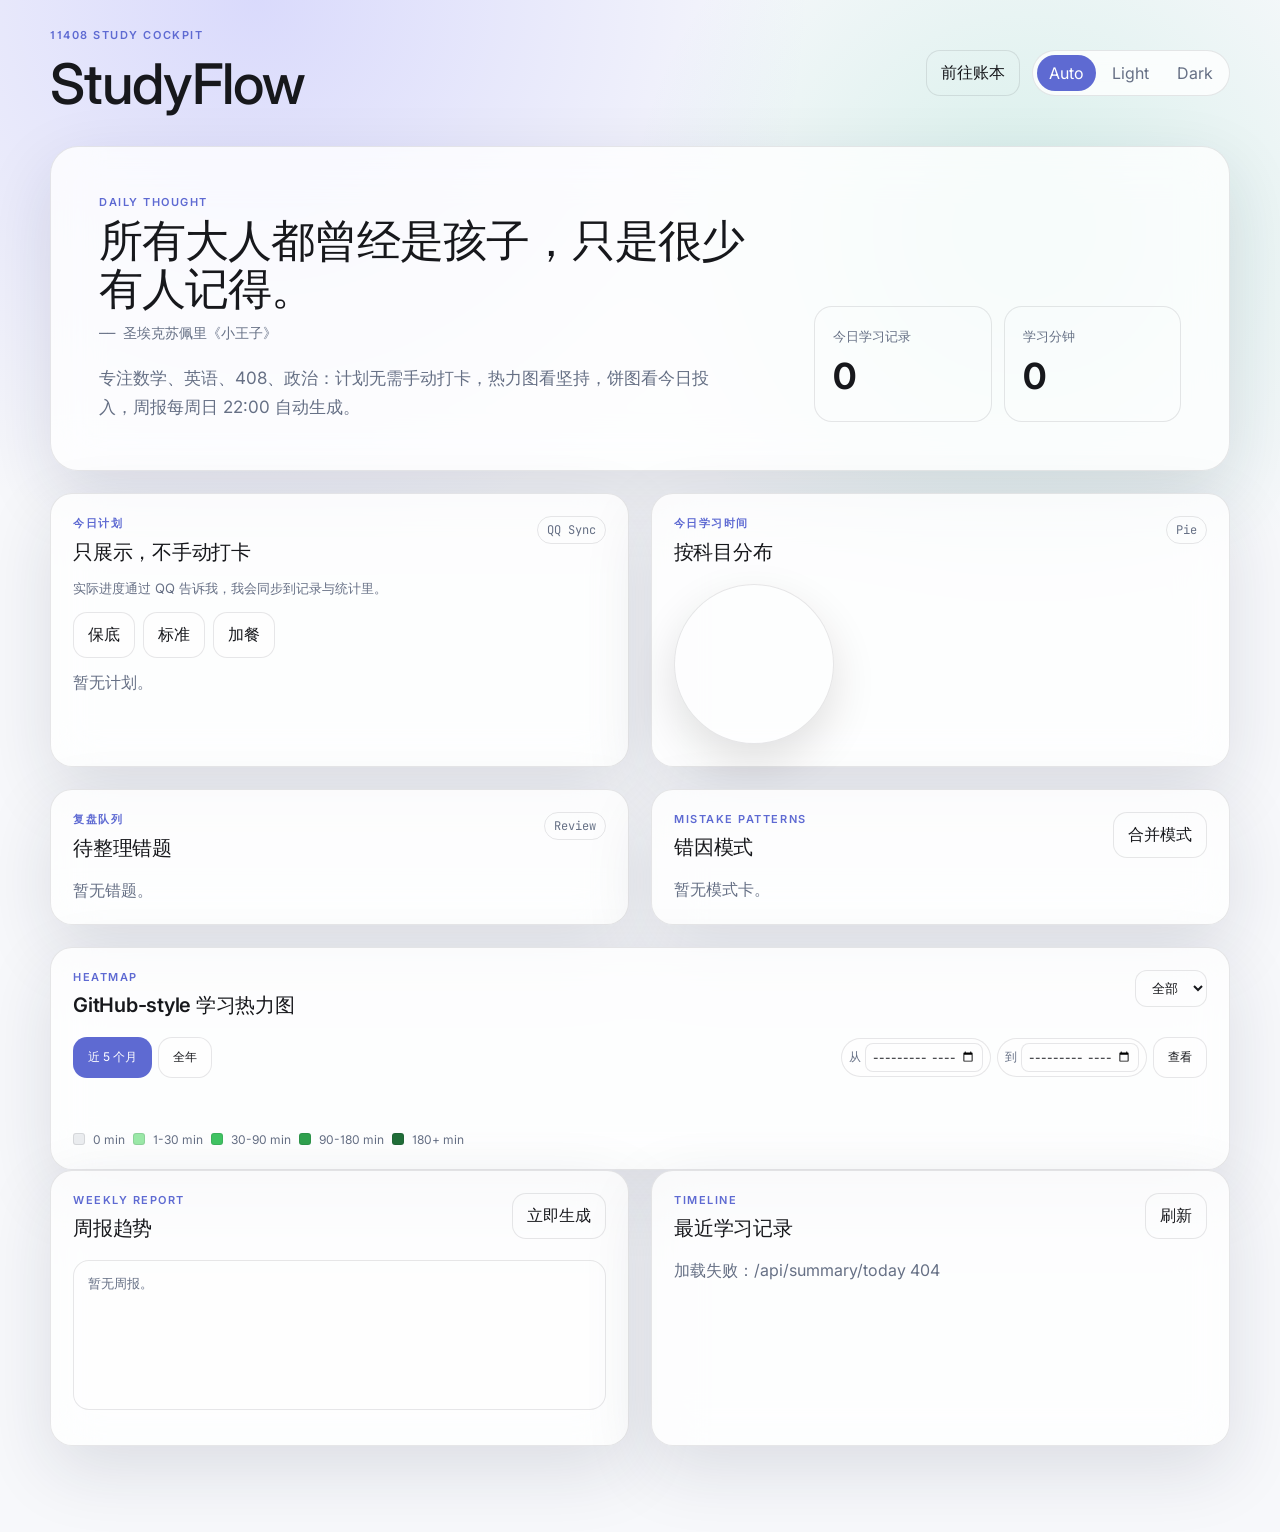
==== frontend/index.html @ 922e8949 "backup: initial code and data snapshot" ====
<!doctype html>
<html lang="zh-CN" data-theme="auto">
<head>
  <meta charset="utf-8" />
  <meta name="viewport" content="width=device-width, initial-scale=1" />
  <title>StudyFlow · 11408 考研学习驾驶舱</title>
  <link rel="preconnect" href="https://fonts.googleapis.com">
  <link rel="preconnect" href="https://fonts.gstatic.com" crossorigin>
  <link href="https://fonts.googleapis.com/css2?family=Inter:wght@300;400;500;600&family=JetBrains+Mono:wght@400;500&display=swap" rel="stylesheet">
  <link rel="stylesheet" href="./style.css" />
</head>
<body>
  <div class="app-shell">
    <header class="topbar">
      <div><p class="eyebrow">11408 study cockpit</p><h1>StudyFlow</h1></div>
      <div class="topbar-actions">
        <a class="ghost nav-link" href="/ledger.html">前往账本</a>
        <div class="theme-control" aria-label="主题切换">
          <button data-theme-choice="auto">Auto</button><button data-theme-choice="light">Light</button><button data-theme-choice="dark">Dark</button>
        </div>
      </div>
    </header>
    <main>
      <section class="hero-card">
        <div><p class="eyebrow">Daily Thought</p><h2 id="dailyQuote">人的全部尊严就在于思想。</h2><p id="dailyQuoteSource" class="quote-source">—— 帕斯卡《思想录》</p><p class="hero-copy">专注数学、英语、408、政治：计划无需手动打卡，热力图看坚持，饼图看今日投入，周报每周日 22:00 自动生成。</p></div>
        <div class="metric-grid"><div class="metric-card"><span>今日学习记录</span><strong id="eventCount">0</strong></div><div class="metric-card"><span>学习分钟</span><strong id="totalMinutes">0</strong></div></div>
      </section>

      <section class="grid two-col">
        <article class="panel"><div class="panel-head"><div><p class="eyebrow">今日计划</p><h3>只展示，不手动打卡</h3></div><span class="badge">QQ Sync</span></div><p class="hint">实际进度通过 QQ 告诉我，我会同步到记录与统计里。</p><div class="button-row"><button class="ghost" data-plan-mode="minimal">保底</button><button class="ghost" data-plan-mode="standard">标准</button><button class="ghost" data-plan-mode="extra">加餐</button></div><div id="planList" class="list empty">暂无计划。</div></article>
        <article class="panel"><div class="panel-head"><div><p class="eyebrow">今日学习时间</p><h3>按科目分布</h3></div><span class="badge">Pie</span></div><div class="pie-wrap"><div id="subjectPie" class="subject-pie"></div><div id="subjectLegend" class="pie-legend"></div></div></article>
      </section>

      <section class="grid two-col">
        <article class="panel"><div class="panel-head"><div><p class="eyebrow">复盘队列</p><h3>待整理错题</h3></div><span class="badge">Review</span></div><div id="reviewList" class="list empty">暂无错题。</div></article>
        <article class="panel"><div class="panel-head"><div><p class="eyebrow">Mistake Patterns</p><h3>错因模式</h3></div><button id="patternBtn" class="ghost">合并模式</button></div><div id="patternList" class="list empty">暂无模式卡。</div></article>
      </section>

      <section class="panel"><div class="panel-head"><div><p class="eyebrow">Heatmap</p><h3>GitHub-style 学习热力图</h3></div><select id="heatmapSubject"><option value="all">全部</option><option value="数学">数学</option><option value="英语">英语</option><option value="408">408</option><option value="政治">政治</option></select></div>
        <div class="heat-controls"><div class="heat-mode-group"><button class="ghost active" data-heat-mode="recent">近 5 个月</button><button class="ghost" data-heat-mode="year">全年</button></div><div class="month-range"><label>从<input id="startMonth" type="month"></label><label>到<input id="endMonth" type="month"></label><button id="rangeBtn" class="ghost">查看</button></div></div>
        <div id="monthStats" class="month-stats"></div><div id="heatmap" class="heatmap"></div><div class="legend"><span data-level="0"></span>0 min <span data-level="1"></span>1-30 min <span data-level="2"></span>30-90 min <span data-level="3"></span>90-180 min <span data-level="4"></span>180+ min</div></section>

      <section class="grid two-col"><article class="panel"><div class="panel-head"><div><p class="eyebrow">Weekly Report</p><h3>周报趋势</h3></div><button id="reportBtn" class="ghost">立即生成</button></div><pre id="weeklyReport" class="report">暂无周报。</pre></article><article class="panel"><div class="panel-head"><div><p class="eyebrow">Timeline</p><h3>最近学习记录</h3></div><button id="refreshBtn" class="ghost">刷新</button></div><div id="eventList" class="list empty">正在加载...</div></article></section>
    </main>
  </div>
  <script src="./app.js"></script>
</body>
</html>
---- frontend/style.css ----
:root {
  color-scheme: light dark;
  --bg: #f7f8fb;
  --surface: rgba(255, 255, 255, 0.78);
  --surface-strong: #ffffff;
  --text: #17181c;
  --muted: #667085;
  --border: rgba(20, 24, 32, 0.1);
  --accent: #5e6ad2;
  --accent-hover: #7170ff;
  --success: #10b981;
  --shadow: 0 24px 70px rgba(24, 31, 56, 0.12);
  --tooltip-bg: rgba(255, 255, 255, 0.94);
  --tooltip-text: #17181c;
  --tooltip-muted: #667085;
  --tooltip-shadow: 0 10px 18px rgba(15, 23, 42, 0.16);
}

html[data-resolved-theme='dark'] {
  --bg: #08090a;
  --surface: rgba(255, 255, 255, 0.035);
  --surface-strong: #0f1011;
  --text: #f7f8f8;
  --muted: #8a8f98;
  --border: rgba(255, 255, 255, 0.08);
  --accent: #7170ff;
  --accent-hover: #828fff;
  --success: #10b981;
  --shadow: 0 24px 80px rgba(0, 0, 0, 0.42);
  --tooltip-bg: rgba(15, 16, 17, 0.94);
  --tooltip-text: #f7f8f8;
  --tooltip-muted: #a6abb4;
  --tooltip-shadow: 0 14px 28px rgba(0, 0, 0, 0.46);
}

* { box-sizing: border-box; }

body {
  margin: 0;
  min-height: 100vh;
  font-family: 'Inter', system-ui, -apple-system, 'Segoe UI', Roboto, sans-serif;
  font-feature-settings: 'cv01', 'ss03';
  color: var(--text);
  background:
    radial-gradient(circle at 20% 0%, rgba(113, 112, 255, 0.22), transparent 30%),
    radial-gradient(circle at 80% 15%, rgba(16, 185, 129, 0.14), transparent 24%),
    var(--bg);
}

button, input, textarea { font: inherit; }
button { cursor: pointer; }

.app-shell {
  width: min(1180px, calc(100% - 32px));
  margin: 0 auto;
  padding: 28px 0 64px;
}

.topbar {
  display: flex;
  align-items: center;
  justify-content: space-between;
  gap: 20px;
  margin-bottom: 28px;
}
.topbar-actions {
  display: flex;
  align-items: center;
  gap: 12px;
}

h1, h2, h3, p { margin: 0; }
h1 { font-size: clamp(32px, 5vw, 56px); letter-spacing: -1.1px; font-weight: 510; }
h2 { font-size: clamp(28px, 3.7vw, 44px); line-height: 1.08; letter-spacing: -1px; font-weight: 510; max-width: 760px; }
h3 { font-size: 20px; letter-spacing: -0.24px; font-weight: 590; }

.eyebrow {
  color: var(--accent);
  text-transform: uppercase;
  letter-spacing: 0.14em;
  font-size: 11px;
  font-weight: 600;
  margin-bottom: 8px;
}

.theme-control {
  display: flex;
  gap: 4px;
  padding: 4px;
  border: 1px solid var(--border);
  border-radius: 999px;
  background: var(--surface);
  backdrop-filter: blur(18px);
}
.theme-control button {
  border: 0;
  border-radius: 999px;
  padding: 8px 12px;
  color: var(--muted);
  background: transparent;
}
.theme-control button.active {
  color: #fff;
  background: var(--accent);
}

.hero-card, .panel {
  border: 1px solid var(--border);
  background: var(--surface);
  box-shadow: var(--shadow);
  backdrop-filter: blur(24px);
}

.hero-card {
  border-radius: 28px;
  padding: clamp(24px, 5vw, 48px);
  display: grid;
  grid-template-columns: 1.5fr 0.8fr;
  gap: 28px;
  align-items: end;
  margin-bottom: 22px;
}

.pie-hero {
  grid-template-columns: minmax(280px, 360px) minmax(0, 1fr);
  align-items: center;
  gap: 36px;
}

.hero-pie-wrap {
  display: flex;
  flex-direction: column;
  align-items: center;
  justify-content: center;
  gap: 18px;
  width: 100%;
  min-width: 0;
}

.pie-range-panel {
  width: 100%;
  max-width: 420px;
  display: grid;
  gap: 12px;
  justify-items: center;
}

.segmented-control {
  display: flex;
  flex-wrap: wrap;
  gap: 8px;
  justify-content: center;
}

.pie-custom-range {
  display: flex;
  flex-wrap: wrap;
  gap: 8px;
  align-items: center;
  justify-content: center;
}

.pie-custom-range.hidden {
  display: none;
}

.pie-range-label {
  color: var(--muted);
  font-size: 13px;
  font-family: 'JetBrains Mono', ui-monospace, monospace;
  text-align: center;
}

.hero-ledger-pie {
  width: 280px;
  height: 280px;
  aspect-ratio: 1 / 1;
  min-height: 280px;
  max-width: 100%;
  flex: 0 0 280px;
  justify-self: center;
}

.hero-copy, .quote-source {
  color: var(--muted);
  font-size: 17px;
  line-height: 1.7;
  margin-top: 18px;
  max-width: 620px;
}
.quote-source {
  margin-top: 10px;
  font-size: 14px;
  font-family: 'JetBrains Mono', ui-monospace, monospace;
}
.hero-copy { margin-top: 18px; }

.metric-grid { display: grid; grid-template-columns: 1fr 1fr; gap: 12px; }
.metric-card {
  border: 1px solid var(--border);
  border-radius: 18px;
  padding: 18px;
  background: rgba(255,255,255,0.04);
  min-height: 116px;
}
.metric-card span { color: var(--muted); font-size: 13px; }
.metric-card strong { display: block; font-size: 36px; margin-top: 8px; }

.grid { display: grid; gap: 22px; margin-bottom: 22px; }
.one-col { grid-template-columns: 1fr; }
.two-col { grid-template-columns: 1fr 1fr; }

.panel { border-radius: 22px; padding: 22px; }
.panel-head { display: flex; align-items: start; justify-content: space-between; gap: 16px; margin-bottom: 18px; }
.badge {
  border: 1px solid var(--border);
  border-radius: 999px;
  padding: 5px 9px;
  color: var(--muted);
  font-size: 12px;
  font-family: 'JetBrains Mono', ui-monospace, monospace;
}

.stack { display: grid; gap: 12px; }
.form-row { display: grid; grid-template-columns: 1fr 120px; gap: 12px; }
input, textarea {
  width: 100%;
  border: 1px solid var(--border);
  border-radius: 14px;
  padding: 12px 14px;
  color: var(--text);
  background: rgba(255,255,255,0.04);
  outline: none;
}
textarea { min-height: 130px; resize: vertical; line-height: 1.6; }
input:focus, textarea:focus { border-color: var(--accent); box-shadow: 0 0 0 3px rgba(113,112,255,0.16); }

.primary, .ghost {
  border-radius: 14px;
  padding: 11px 14px;
  border: 1px solid var(--border);
}
.nav-link {
  display: inline-flex;
  align-items: center;
  justify-content: center;
  text-decoration: none;
}
.primary { color: #fff; background: var(--accent); border-color: transparent; }
.primary:hover { background: var(--accent-hover); }
.ghost { color: var(--text); background: rgba(255,255,255,0.03); }

.list { display: grid; gap: 10px; }
.empty { color: var(--muted); }
.item {
  border: 1px solid var(--border);
  border-radius: 16px;
  padding: 14px;
  background: rgba(255,255,255,0.035);
}
.item-title { font-weight: 590; margin-bottom: 6px; }
.item-meta { color: var(--muted); font-size: 13px; line-height: 1.5; }
.tag { color: var(--success); font-family: 'JetBrains Mono', ui-monospace, monospace; font-size: 12px; }

@media (max-width: 820px) {
  .topbar, .hero-card { grid-template-columns: 1fr; flex-direction: column; align-items: stretch; }
  .two-col, .metric-grid, .form-row, .pie-wrap, .ledger-summary { grid-template-columns: 1fr; }
  .hero-pie-wrap { align-items: center; }
  #ledgerPie.subject-pie.hero-ledger-pie {
    width: min(280px, calc(100vw - 96px));
    height: min(280px, calc(100vw - 96px));
    min-width: 0;
    min-height: 0;
    max-width: 280px;
    max-height: 280px;
  }
  #ledgerPie.subject-pie.hero-ledger-pie > div {
    width: min(104px, 38%);
    height: min(104px, 38%);
    min-width: 72px;
    min-height: 72px;
  }
  .pie-custom-range { flex-direction: column; }
}

.button-row { display: flex; flex-wrap: wrap; gap: 8px; margin-bottom: 14px; }
.hint { color: var(--muted); font-size: 13px; line-height: 1.6; margin: -6px 0 14px; }
select {
  border: 1px solid var(--border);
  border-radius: 12px;
  color: var(--text);
  background: rgba(255,255,255,0.04);
  padding: 9px 12px;
}
.heat-controls {
  display: flex;
  flex-wrap: wrap;
  align-items: center;
  justify-content: space-between;
  gap: 8px;
  margin-bottom: 10px;
  color: var(--muted);
  font-size: 12px;
}
.heat-mode-group, .month-range {
  display: flex;
  flex-wrap: wrap;
  align-items: center;
  gap: 6px;
}
.month-range label {
  display: inline-flex;
  align-items: center;
  gap: 4px;
  padding: 4px 7px;
  border: 1px solid var(--border);
  border-radius: 999px;
  background: rgba(255,255,255,0.025);
}
.heat-controls input {
  width: 118px;
  padding: 5px 6px;
  border-radius: 8px;
  font-size: 12px;
}
.ghost.active { color: #fff; background: var(--accent); border-color: transparent; }
.month-stats { display: flex; flex-wrap: wrap; gap: 10px; margin-bottom: 14px; }
.ledger-summary {
  display: grid;
  grid-template-columns: repeat(4, minmax(0, 1fr));
  gap: 10px;
  margin-bottom: 14px;
}
.summary-chip {
  border: 1px solid var(--border);
  border-radius: 16px;
  padding: 14px;
  background: rgba(255,255,255,0.035);
}
.summary-chip span {
  color: var(--muted);
  font-size: 12px;
}
.summary-chip b {
  display: block;
  margin-top: 8px;
  font-size: 22px;
  font-family: 'JetBrains Mono', ui-monospace, monospace;
}
.stat-pill {
  border: 1px solid var(--border);
  border-radius: 999px;
  padding: 9px 12px;
  background: rgba(255,255,255,0.035);
  display: flex;
  gap: 8px;
  align-items: baseline;
}
.stat-pill span { color: var(--muted); font-size: 12px; }
.stat-pill b { font-family: 'JetBrains Mono', ui-monospace, monospace; font-size: 13px; }
.pie-wrap { display: grid; grid-template-columns: 170px 1fr; gap: 18px; align-items: center; }
.subject-pie {
  width: 160px;
  min-width: 160px;
  height: 160px;
  min-height: 160px;
  aspect-ratio: 1 / 1;
  border-radius: 50%;
  display: grid;
  place-items: center;
  box-shadow: inset 0 0 0 1px var(--border), 0 18px 45px rgba(0,0,0,0.12);
  overflow: hidden;
}
#ledgerPie.subject-pie.hero-ledger-pie {
  width: 280px;
  height: 280px;
  min-width: 280px;
  min-height: 280px;
  max-width: 280px;
  max-height: 280px;
  aspect-ratio: 1 / 1;
  border-radius: 50%;
  flex: 0 0 280px;
  align-self: center;
  justify-self: center;
  position: relative;
  overflow: visible;
}
.ledger-pie { box-shadow: inset 0 0 0 1px var(--border), 0 24px 60px rgba(94,106,210,0.18); }
.donut-svg {
  position: absolute;
  inset: 0;
  width: 100%;
  height: 100%;
  overflow: visible;
  z-index: 3;
}
.donut-segment-group {
  outline: none;
}
.donut-segment {
  cursor: pointer;
  transform-box: fill-box;
  transform-origin: center;
  transition: transform .18s ease, filter .18s ease, opacity .18s ease;
  outline: none;
}
.donut-segment-group:hover .donut-segment,
.donut-segment-group:focus-visible .donut-segment {
  transform: translate(var(--tx), var(--ty)) scale(1.035);
  filter: drop-shadow(0 10px 18px rgba(94,106,210,0.24));
  opacity: .96;
}
.donut-hover-label {
  opacity: 0;
  transform-box: fill-box;
  transform-origin: center;
  pointer-events: none;
  transition: opacity .16s ease, transform .16s ease;
  position: relative;
  z-index: 8;
}
.donut-hover-label rect {
  fill: var(--tooltip-bg);
  stroke: var(--border);
  filter: drop-shadow(var(--tooltip-shadow));
}
.donut-hover-label text {
  text-anchor: middle;
  font-family: 'Inter', system-ui, sans-serif;
  fill: var(--tooltip-text);
  font-size: 11px;
  font-weight: 650;
}
.donut-hover-label text + text {
  fill: var(--tooltip-muted);
  font-size: 10px;
  font-weight: 560;
}
.donut-segment-group:hover .donut-hover-label,
.donut-segment-group:focus-visible .donut-hover-label {
  opacity: 1;
  transform: scale(1.02);
}
.subject-pie > div,
.donut-center {
  width: 92px;
  height: 92px;
  border-radius: 50%;
  background: var(--surface-strong);
  border: 1px solid var(--border);
  display: grid;
  place-items: center;
  align-content: center;
  position: relative;
  z-index: 2;
  pointer-events: none;
}
#ledgerPie.subject-pie.hero-ledger-pie > div,
#ledgerPie.subject-pie.hero-ledger-pie .donut-center {
  width: 104px;
  height: 104px;
  min-width: 104px;
  min-height: 104px;
  border-radius: 50%;
}
.subject-pie b { font-size: 28px; line-height: 1; }
.subject-pie span { color: var(--muted); font-size: 12px; }
.pie-legend {
  display: grid;
  gap: 10px;
  width: 100%;
  max-width: 320px;
  justify-items: center;
}
.pie-legend .empty {
  color: var(--muted);
  font-size: 13px;
  white-space: nowrap;
  display: inline-block;
  width: auto;
  text-align: center;
}
.pie-legend div {
  display: grid;
  grid-template-columns: 10px minmax(44px, auto) 1fr;
  gap: 8px;
  align-items: center;
  color: var(--muted);
  font-size: 13px;
  width: 100%;
}
.pie-legend span { width: 10px; height: 10px; border-radius: 999px; }
.pie-legend b { color: var(--text); }
.pie-legend em { font-style: normal; }
.heatmap {
  display: flex;
  gap: 18px;
  align-items: flex-start;
  overflow-x: auto;
  padding: 6px 2px 12px;
  scrollbar-width: thin;
}
.heat-month {
  flex: 0 0 auto;
  min-width: max-content;
}
.heat-month-title {
  display: flex;
  justify-content: space-between;
  align-items: baseline;
  gap: 12px;
  margin-bottom: 8px;
  color: var(--muted);
  font-size: 12px;
  font-family: 'JetBrains Mono', ui-monospace, monospace;
}
.heat-month-title span { color: var(--text); font-weight: 600; }
.heat-month-title small { color: var(--muted); }
.heat-month-grid {
  display: grid;
  grid-template-rows: repeat(7, 12px);
  grid-auto-flow: column;
  grid-auto-columns: 12px;
  gap: 4px;
  padding: 8px;
  border: 1px solid var(--border);
  border-radius: 12px;
  background: rgba(255,255,255,0.035);
}
.heat-cell {
  width: 12px;
  height: 12px;
  border-radius: 3px;
  border: 1px solid rgba(27, 31, 36, 0.12);
  background: #ebedf0;
  box-shadow: inset 0 0 0 1px rgba(255,255,255,0.28);
}
html[data-resolved-theme='dark'] .heat-cell { border-color: rgba(255,255,255,0.08); background: #161b22; box-shadow: inset 0 0 0 1px rgba(255,255,255,0.03); }
.heat-empty {
  visibility: hidden;
  pointer-events: none;
}
.heat-cell[data-level="1"], .legend span[data-level="1"] { background: #9be9a8; }
.heat-cell[data-level="2"], .legend span[data-level="2"] { background: #40c463; }
.heat-cell[data-level="3"], .legend span[data-level="3"] { background: #30a14e; }
.heat-cell[data-level="4"], .legend span[data-level="4"] { background: #216e39; }
html[data-resolved-theme='dark'] .heat-cell[data-level="1"], html[data-resolved-theme='dark'] .legend span[data-level="1"] { background: #0e4429; }
html[data-resolved-theme='dark'] .heat-cell[data-level="2"], html[data-resolved-theme='dark'] .legend span[data-level="2"] { background: #006d32; }
html[data-resolved-theme='dark'] .heat-cell[data-level="3"], html[data-resolved-theme='dark'] .legend span[data-level="3"] { background: #26a641; }
html[data-resolved-theme='dark'] .heat-cell[data-level="4"], html[data-resolved-theme='dark'] .legend span[data-level="4"] { background: #39d353; }
.legend { display: flex; gap: 8px; align-items: center; color: var(--muted); font-size: 12px; margin-top: 12px; }
.legend span { width: 12px; height: 12px; border-radius: 3px; display: inline-block; border: 1px solid var(--border); background: rgba(140,149,159,0.16); }
.report { white-space: pre-wrap; color: var(--muted); background: rgba(255,255,255,0.035); border: 1px solid var(--border); border-radius: 16px; padding: 14px; min-height: 150px; }
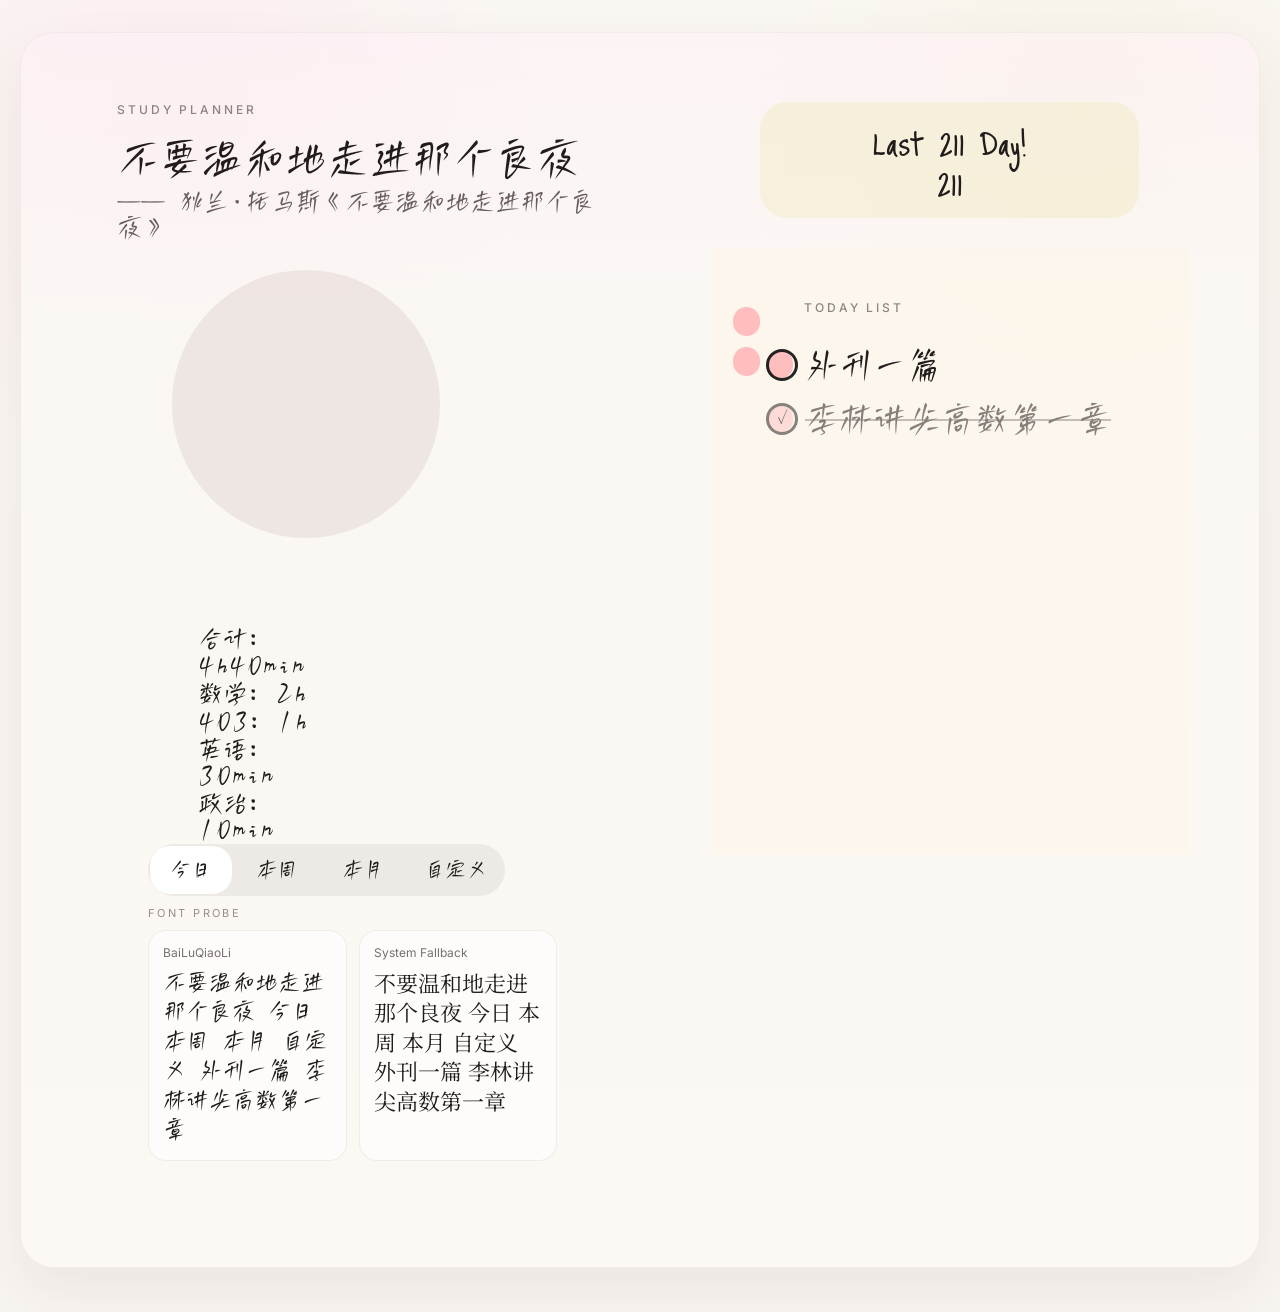
==== commit dfcfb5c9: "backup: daily snapshot 2026-05-23" ====
--- a/frontend/index.html
+++ b/frontend/index.html
@@ -3,44 +3,86 @@
 <head>
   <meta charset="utf-8" />
   <meta name="viewport" content="width=device-width, initial-scale=1" />
-  <title>StudyFlow · 11408 考研学习驾驶舱</title>
+  <title>StudyFlow · 极简学习看板</title>
   <link rel="preconnect" href="https://fonts.googleapis.com">
   <link rel="preconnect" href="https://fonts.gstatic.com" crossorigin>
-  <link href="https://fonts.googleapis.com/css2?family=Inter:wght@300;400;500;600&family=JetBrains+Mono:wght@400;500&display=swap" rel="stylesheet">
+  <link href="https://fonts.googleapis.com/css2?family=Inter:wght@300;400;500;600&family=Noto+Serif+SC:wght@400;500;600&family=Just+Me+Again+Down+Here&display=swap" rel="stylesheet">
   <link rel="stylesheet" href="./style.css" />
+  <style>
+    @font-face {
+      font-family: 'BaiLuQiaoLi';
+      src: url('./assets/fonts/bailuqiaolishouxieti.ttf') format('truetype');
+      font-display: swap;
+    }
+  </style>
 </head>
 <body>
-  <div class="app-shell">
-    <header class="topbar">
-      <div><p class="eyebrow">11408 study cockpit</p><h1>StudyFlow</h1></div>
-      <div class="topbar-actions">
-        <a class="ghost nav-link" href="/ledger.html">前往账本</a>
-        <div class="theme-control" aria-label="主题切换">
-          <button data-theme-choice="auto">Auto</button><button data-theme-choice="light">Light</button><button data-theme-choice="dark">Dark</button>
+  <div class="app-shell figma-shell">
+    <main class="figma-board">
+      <section class="figma-stage">
+        <div class="figma-bg"></div>
+        <div class="figma-layout">
+          <section class="left-column">
+            <section class="quote-block">
+              <p class="board-kicker">study planner</p>
+              <h1 id="dailyQuote">不要温和地走进那个良夜</h1>
+              <p id="dailyQuoteSource" class="quote-source handwriting-source">—— 狄兰·托马斯《不要温和地走进那个良夜》</p>
+            </section>
+
+            <section class="summary-section" aria-label="今日学习统计">
+              <div class="summary-orb__pie-wrap">
+                <div id="subjectPie" class="subject-pie figma-pie"></div>
+                <div id="emptyStateText" class="empty-state-text">今天还没有学习记录</div>
+              </div>
+              <div class="summary-orb__stats" id="todaySummaryText">
+                <p>合计: 4h40min</p>
+                <p>数学: 2h</p>
+                <p>403: 1h</p>
+                <p>英语: 30min</p>
+                <p>政治: 10min</p>
+              </div>
+            </section>
+
+            <section class="segmented-wrap" aria-label="时间范围切换">
+              <div class="segmented-control figma-segmented">
+                <button class="active" data-heat-mode="today">今日</button>
+                <button data-heat-mode="week">本周</button>
+                <button data-heat-mode="month">本月</button>
+                <button data-heat-mode="custom">自定义</button>
+              </div>
+            </section>
+
+            <section class="font-probe" aria-label="字体对照验证">
+              <p class="font-probe__label">font probe</p>
+              <div class="font-probe__grid">
+                <div class="font-probe__card">
+                  <p class="font-probe__title">BaiLuQiaoLi</p>
+                  <p class="font-probe__sample font-probe__sample--bailu">不要温和地走进那个良夜 今日 本周 本月 自定义 外刊一篇 李林讲尖高数第一章</p>
+                </div>
+                <div class="font-probe__card">
+                  <p class="font-probe__title">System Fallback</p>
+                  <p class="font-probe__sample font-probe__sample--fallback">不要温和地走进那个良夜 今日 本周 本月 自定义 外刊一篇 李林讲尖高数第一章</p>
+                </div>
+              </div>
+            </section>
+          </section>
+
+          <section class="right-column">
+            <section class="countdown-card" aria-label="考研倒计时">
+              <div class="countdown-note">Last 211 Day!</div>
+              <div class="countdown-value"><span id="countdownDays">211</span></div>
+              <p class="countdown-subtitle" hidden>距 2027 考研初试</p>
+            </section>
+
+            <section class="task-note" aria-label="今日任务">
+              <div class="task-note__pin task-note__pin--a"></div>
+              <div class="task-note__pin task-note__pin--b"></div>
+              <p class="task-note__label">today list</p>
+              <div id="planList" class="task-list figma-task-list empty">暂无计划。</div>
+            </section>
+          </section>
         </div>
-      </div>
-    </header>
-    <main>
-      <section class="hero-card">
-        <div><p class="eyebrow">Daily Thought</p><h2 id="dailyQuote">人的全部尊严就在于思想。</h2><p id="dailyQuoteSource" class="quote-source">—— 帕斯卡《思想录》</p><p class="hero-copy">专注数学、英语、408、政治：计划无需手动打卡，热力图看坚持，饼图看今日投入，周报每周日 22:00 自动生成。</p></div>
-        <div class="metric-grid"><div class="metric-card"><span>今日学习记录</span><strong id="eventCount">0</strong></div><div class="metric-card"><span>学习分钟</span><strong id="totalMinutes">0</strong></div></div>
       </section>
-
-      <section class="grid two-col">
-        <article class="panel"><div class="panel-head"><div><p class="eyebrow">今日计划</p><h3>只展示，不手动打卡</h3></div><span class="badge">QQ Sync</span></div><p class="hint">实际进度通过 QQ 告诉我，我会同步到记录与统计里。</p><div class="button-row"><button class="ghost" data-plan-mode="minimal">保底</button><button class="ghost" data-plan-mode="standard">标准</button><button class="ghost" data-plan-mode="extra">加餐</button></div><div id="planList" class="list empty">暂无计划。</div></article>
-        <article class="panel"><div class="panel-head"><div><p class="eyebrow">今日学习时间</p><h3>按科目分布</h3></div><span class="badge">Pie</span></div><div class="pie-wrap"><div id="subjectPie" class="subject-pie"></div><div id="subjectLegend" class="pie-legend"></div></div></article>
-      </section>
-
-      <section class="grid two-col">
-        <article class="panel"><div class="panel-head"><div><p class="eyebrow">复盘队列</p><h3>待整理错题</h3></div><span class="badge">Review</span></div><div id="reviewList" class="list empty">暂无错题。</div></article>
-        <article class="panel"><div class="panel-head"><div><p class="eyebrow">Mistake Patterns</p><h3>错因模式</h3></div><button id="patternBtn" class="ghost">合并模式</button></div><div id="patternList" class="list empty">暂无模式卡。</div></article>
-      </section>
-
-      <section class="panel"><div class="panel-head"><div><p class="eyebrow">Heatmap</p><h3>GitHub-style 学习热力图</h3></div><select id="heatmapSubject"><option value="all">全部</option><option value="数学">数学</option><option value="英语">英语</option><option value="408">408</option><option value="政治">政治</option></select></div>
-        <div class="heat-controls"><div class="heat-mode-group"><button class="ghost active" data-heat-mode="recent">近 5 个月</button><button class="ghost" data-heat-mode="year">全年</button></div><div class="month-range"><label>从<input id="startMonth" type="month"></label><label>到<input id="endMonth" type="month"></label><button id="rangeBtn" class="ghost">查看</button></div></div>
-        <div id="monthStats" class="month-stats"></div><div id="heatmap" class="heatmap"></div><div class="legend"><span data-level="0"></span>0 min <span data-level="1"></span>1-30 min <span data-level="2"></span>30-90 min <span data-level="3"></span>90-180 min <span data-level="4"></span>180+ min</div></section>
-
-      <section class="grid two-col"><article class="panel"><div class="panel-head"><div><p class="eyebrow">Weekly Report</p><h3>周报趋势</h3></div><button id="reportBtn" class="ghost">立即生成</button></div><pre id="weeklyReport" class="report">暂无周报。</pre></article><article class="panel"><div class="panel-head"><div><p class="eyebrow">Timeline</p><h3>最近学习记录</h3></div><button id="refreshBtn" class="ghost">刷新</button></div><div id="eventList" class="list empty">正在加载...</div></article></section>
     </main>
   </div>
   <script src="./app.js"></script>
--- a/frontend/style.css
+++ b/frontend/style.css
@@ -1,554 +1,602 @@
 :root {
   color-scheme: light dark;
-  --bg: #f7f8fb;
-  --surface: rgba(255, 255, 255, 0.78);
-  --surface-strong: #ffffff;
-  --text: #17181c;
-  --muted: #667085;
-  --border: rgba(20, 24, 32, 0.1);
-  --accent: #5e6ad2;
-  --accent-hover: #7170ff;
-  --success: #10b981;
-  --shadow: 0 24px 70px rgba(24, 31, 56, 0.12);
-  --tooltip-bg: rgba(255, 255, 255, 0.94);
-  --tooltip-text: #17181c;
-  --tooltip-muted: #667085;
-  --tooltip-shadow: 0 10px 18px rgba(15, 23, 42, 0.16);
+  --bg: #f8f4ef;
+  --surface: rgba(255, 255, 255, 0.82);
+  --surface-strong: rgba(255, 255, 255, 0.95);
+  --text: #201c1b;
+  --muted: #7b706e;
+  --muted-strong: #685e5d;
+  --border: rgba(104, 84, 84, 0.08);
+  --shadow: 0 24px 56px rgba(79, 58, 58, 0.07);
+  --task-paper: rgba(255, 241, 219, 0.3);
+  --countdown-paper: rgba(241, 235, 197, 0.5);
+  --pink-accent: #ffbdbd;
+  --pink-strong: #e998af;
+  --pie-shell: rgba(237, 229, 229, 1);
 }
 
 html[data-resolved-theme='dark'] {
-  --bg: #08090a;
-  --surface: rgba(255, 255, 255, 0.035);
-  --surface-strong: #0f1011;
-  --text: #f7f8f8;
-  --muted: #8a8f98;
+  --bg: #151313;
+  --surface: rgba(255, 255, 255, 0.05);
+  --surface-strong: rgba(25, 22, 22, 0.95);
+  --text: #f5efef;
+  --muted: #bcaead;
+  --muted-strong: #d4c4c3;
   --border: rgba(255, 255, 255, 0.08);
-  --accent: #7170ff;
-  --accent-hover: #828fff;
-  --success: #10b981;
-  --shadow: 0 24px 80px rgba(0, 0, 0, 0.42);
-  --tooltip-bg: rgba(15, 16, 17, 0.94);
-  --tooltip-text: #f7f8f8;
-  --tooltip-muted: #a6abb4;
-  --tooltip-shadow: 0 14px 28px rgba(0, 0, 0, 0.46);
+  --shadow: 0 30px 90px rgba(0, 0, 0, 0.34);
+  --task-paper: rgba(255, 241, 219, 0.08);
+  --countdown-paper: rgba(228, 220, 168, 0.12);
+  --pink-accent: rgba(255, 189, 189, 0.82);
+  --pink-strong: rgba(233, 152, 175, 0.9);
+  --pie-shell: rgba(103, 93, 93, 0.52);
 }
 
 * { box-sizing: border-box; }
-
+html, body { min-height: 100%; }
 body {
   margin: 0;
-  min-height: 100vh;
   font-family: 'Inter', system-ui, -apple-system, 'Segoe UI', Roboto, sans-serif;
-  font-feature-settings: 'cv01', 'ss03';
   color: var(--text);
   background:
-    radial-gradient(circle at 20% 0%, rgba(113, 112, 255, 0.22), transparent 30%),
-    radial-gradient(circle at 80% 15%, rgba(16, 185, 129, 0.14), transparent 24%),
+    radial-gradient(circle at 14% 10%, rgba(255, 207, 225, 0.24), transparent 22%),
+    radial-gradient(circle at 84% 8%, rgba(244, 237, 209, 0.34), transparent 20%),
+    linear-gradient(180deg, rgba(255,255,255,0.24), rgba(255,255,255,0.03) 42%),
     var(--bg);
 }
 
-button, input, textarea { font: inherit; }
+button, input, textarea, select { font: inherit; }
 button { cursor: pointer; }
+h1, h2, h3, p { margin: 0; }
 
 .app-shell {
-  width: min(1180px, calc(100% - 32px));
+  width: min(1380px, calc(100% - 40px));
   margin: 0 auto;
-  padding: 28px 0 64px;
-}
-
-.topbar {
-  display: flex;
-  align-items: center;
+  padding: 32px 0 44px;
+}
+
+.figma-board {
+  display: grid;
+  place-items: center;
+}
+
+.figma-stage {
+  position: relative;
+  width: min(1280px, 100%);
+  min-height: 832px;
+  border-radius: 34px;
+  overflow: hidden;
+  border: 1px solid var(--border);
+  background: rgba(255,255,255,0.42);
+  box-shadow: var(--shadow);
+}
+
+.figma-bg {
+  position: absolute;
+  inset: 0;
+  background: linear-gradient(180deg, rgba(255, 214, 233, 0.2) 0%, rgba(250, 247, 242, 0.68) 24%, rgba(252, 248, 242, 0.8) 100%);
+}
+
+.figma-layout {
+  position: relative;
+  z-index: 1;
+  display: grid;
+  grid-template-columns: 542px 477px;
   justify-content: space-between;
-  gap: 20px;
-  margin-bottom: 28px;
-}
-.topbar-actions {
-  display: flex;
-  align-items: center;
-  gap: 12px;
-}
-
-h1, h2, h3, p { margin: 0; }
-h1 { font-size: clamp(32px, 5vw, 56px); letter-spacing: -1.1px; font-weight: 510; }
-h2 { font-size: clamp(28px, 3.7vw, 44px); line-height: 1.08; letter-spacing: -1px; font-weight: 510; max-width: 760px; }
-h3 { font-size: 20px; letter-spacing: -0.24px; font-weight: 590; }
-
-.eyebrow {
-  color: var(--accent);
+  gap: 52px;
+  min-height: 832px;
+  padding: 69px 113px 106px 96px;
+}
+
+.left-column {
+  display: grid;
+  grid-template-rows: auto auto 1fr;
+  min-width: 0;
+}
+
+.right-column {
+  display: grid;
+  align-content: start;
+  justify-items: stretch;
+  gap: 30px;
+  min-width: 0;
+}
+
+.quote-block {
+  max-width: 494px;
+}
+
+.board-kicker,
+.task-note__label {
+  margin: 0 0 18px;
+  color: rgba(90, 78, 78, 0.68);
+  font-size: 12px;
+  letter-spacing: 0.24em;
   text-transform: uppercase;
-  letter-spacing: 0.14em;
-  font-size: 11px;
-  font-weight: 600;
-  margin-bottom: 8px;
-}
-
-.theme-control {
-  display: flex;
-  gap: 4px;
-  padding: 4px;
+  font-family: 'Inter', system-ui, -apple-system, 'Segoe UI', Roboto, sans-serif;
+  font-weight: 500;
+}
+
+.quote-block h1 {
+  font-family: 'BaiLuQiaoLi', 'Noto Serif SC', 'STSong', 'Songti SC', serif;
+  font-size: 40px;
+  line-height: 1.21;
+  letter-spacing: 0;
+  font-weight: 500;
+  max-width: 494px;
+}
+
+.quote-source {
+  margin-top: 6px;
+  color: var(--muted-strong);
+  font-size: 24px;
+  font-family: 'BaiLuQiaoLi', 'Noto Serif SC', 'STSong', 'Songti SC', serif;
+  font-weight: 500;
+}
+
+.handwriting-source,
+.summary-orb__stats {
+  font-family: 'BaiLuQiaoLi', 'Noto Serif SC', 'Songti SC', serif;
+}
+
+.summary-section {
+  display: grid;
+  align-content: start;
+  justify-items: start;
+  gap: 44px;
+  padding-top: 29px;
+}
+
+.summary-orb__pie-wrap {
+  display: grid;
+  justify-items: center;
+  gap: 22px;
+  padding-left: 55px;
+}
+
+.subject-pie {
+  width: 268px;
+  height: 268px;
+  aspect-ratio: 1 / 1;
+  min-width: 268px;
+  min-height: 268px;
+  border-radius: 50%;
+  display: grid;
+  place-items: center;
+  overflow: hidden;
+  background: var(--pie-shell);
+  box-shadow: none;
+}
+
+.subject-pie > div {
+  width: 118px;
+  height: 118px;
+  border-radius: 50%;
   border: 1px solid var(--border);
-  border-radius: 999px;
-  background: var(--surface);
-  backdrop-filter: blur(18px);
-}
-.theme-control button {
-  border: 0;
-  border-radius: 999px;
-  padding: 8px 12px;
-  color: var(--muted);
-  background: transparent;
-}
-.theme-control button.active {
-  color: #fff;
-  background: var(--accent);
-}
-
-.hero-card, .panel {
-  border: 1px solid var(--border);
-  background: var(--surface);
-  box-shadow: var(--shadow);
-  backdrop-filter: blur(24px);
-}
-
-.hero-card {
-  border-radius: 28px;
-  padding: clamp(24px, 5vw, 48px);
-  display: grid;
-  grid-template-columns: 1.5fr 0.8fr;
-  gap: 28px;
-  align-items: end;
-  margin-bottom: 22px;
-}
-
-.pie-hero {
-  grid-template-columns: minmax(280px, 360px) minmax(0, 1fr);
-  align-items: center;
-  gap: 36px;
-}
-
-.hero-pie-wrap {
-  display: flex;
-  flex-direction: column;
-  align-items: center;
-  justify-content: center;
-  gap: 18px;
-  width: 100%;
-  min-width: 0;
-}
-
-.pie-range-panel {
-  width: 100%;
-  max-width: 420px;
-  display: grid;
-  gap: 12px;
-  justify-items: center;
-}
-
-.segmented-control {
-  display: flex;
-  flex-wrap: wrap;
-  gap: 8px;
-  justify-content: center;
-}
-
-.pie-custom-range {
-  display: flex;
-  flex-wrap: wrap;
-  gap: 8px;
-  align-items: center;
-  justify-content: center;
-}
-
-.pie-custom-range.hidden {
-  display: none;
-}
-
-.pie-range-label {
+  background: var(--surface-strong);
+  display: grid;
+  place-items: center;
+  align-content: center;
+}
+
+.subject-pie b {
+  font-size: 32px;
+  line-height: 1;
+}
+
+.subject-pie span {
   color: var(--muted);
   font-size: 13px;
-  font-family: 'JetBrains Mono', ui-monospace, monospace;
+}
+
+.figma-pie {
+  background: var(--pie-shell);
+}
+
+.empty-state-text {
+  min-height: 22px;
+  color: var(--muted-strong);
+  font-size: 15px;
+  line-height: 1.35;
   text-align: center;
 }
 
-.hero-ledger-pie {
-  width: 280px;
-  height: 280px;
-  aspect-ratio: 1 / 1;
-  min-height: 280px;
-  max-width: 100%;
-  flex: 0 0 280px;
-  justify-self: center;
-}
-
-.hero-copy, .quote-source {
-  color: var(--muted);
-  font-size: 17px;
-  line-height: 1.7;
-  margin-top: 18px;
-  max-width: 620px;
-}
-.quote-source {
+.empty-state-text.has-data {
+  color: var(--text);
+  font-family: 'Inter', system-ui, sans-serif;
+  font-size: 14px;
+}
+
+.summary-orb__stats {
+  width: 100%;
+  max-width: 216px;
+  display: grid;
+  gap: 2px;
+  font-size: 24px;
+  line-height: 1.09;
+  color: var(--text);
+  padding-left: 81px;
+}
+
+.segmented-wrap {
+  align-self: end;
+  padding-left: 31px;
+}
+
+.font-probe {
   margin-top: 10px;
-  font-size: 14px;
-  font-family: 'JetBrains Mono', ui-monospace, monospace;
-}
-.hero-copy { margin-top: 18px; }
-
-.metric-grid { display: grid; grid-template-columns: 1fr 1fr; gap: 12px; }
-.metric-card {
-  border: 1px solid var(--border);
+  padding-left: 31px;
+  width: min(440px, 100%);
+}
+
+.font-probe__label {
+  margin: 0 0 10px;
+  color: rgba(90, 78, 78, 0.62);
+  font-size: 11px;
+  letter-spacing: 0.22em;
+  text-transform: uppercase;
+  font-family: 'Inter', system-ui, sans-serif;
+}
+
+.font-probe__grid {
+  display: grid;
+  grid-template-columns: 1fr 1fr;
+  gap: 12px;
+}
+
+.font-probe__card {
   border-radius: 18px;
-  padding: 18px;
-  background: rgba(255,255,255,0.04);
-  min-height: 116px;
-}
-.metric-card span { color: var(--muted); font-size: 13px; }
-.metric-card strong { display: block; font-size: 36px; margin-top: 8px; }
-
-.grid { display: grid; gap: 22px; margin-bottom: 22px; }
-.one-col { grid-template-columns: 1fr; }
-.two-col { grid-template-columns: 1fr 1fr; }
-
-.panel { border-radius: 22px; padding: 22px; }
-.panel-head { display: flex; align-items: start; justify-content: space-between; gap: 16px; margin-bottom: 18px; }
-.badge {
-  border: 1px solid var(--border);
-  border-radius: 999px;
-  padding: 5px 9px;
-  color: var(--muted);
+  padding: 14px 14px 16px;
+  background: rgba(255,255,255,0.56);
+  border: 1px solid rgba(80, 56, 56, 0.08);
+}
+
+.font-probe__title {
+  margin: 0 0 8px;
   font-size: 12px;
-  font-family: 'JetBrains Mono', ui-monospace, monospace;
-}
-
-.stack { display: grid; gap: 12px; }
-.form-row { display: grid; grid-template-columns: 1fr 120px; gap: 12px; }
-input, textarea {
-  width: 100%;
-  border: 1px solid var(--border);
-  border-radius: 14px;
-  padding: 12px 14px;
+  color: rgba(90, 78, 78, 0.82);
+  font-family: 'Inter', system-ui, sans-serif;
+}
+
+.font-probe__sample {
+  margin: 0;
+  font-size: 22px;
+  line-height: 1.34;
   color: var(--text);
-  background: rgba(255,255,255,0.04);
-  outline: none;
-}
-textarea { min-height: 130px; resize: vertical; line-height: 1.6; }
-input:focus, textarea:focus { border-color: var(--accent); box-shadow: 0 0 0 3px rgba(113,112,255,0.16); }
-
-.primary, .ghost {
-  border-radius: 14px;
-  padding: 11px 14px;
-  border: 1px solid var(--border);
-}
-.nav-link {
-  display: inline-flex;
-  align-items: center;
-  justify-content: center;
-  text-decoration: none;
-}
-.primary { color: #fff; background: var(--accent); border-color: transparent; }
-.primary:hover { background: var(--accent-hover); }
-.ghost { color: var(--text); background: rgba(255,255,255,0.03); }
-
-.list { display: grid; gap: 10px; }
-.empty { color: var(--muted); }
-.item {
-  border: 1px solid var(--border);
-  border-radius: 16px;
-  padding: 14px;
-  background: rgba(255,255,255,0.035);
-}
-.item-title { font-weight: 590; margin-bottom: 6px; }
-.item-meta { color: var(--muted); font-size: 13px; line-height: 1.5; }
-.tag { color: var(--success); font-family: 'JetBrains Mono', ui-monospace, monospace; font-size: 12px; }
-
-@media (max-width: 820px) {
-  .topbar, .hero-card { grid-template-columns: 1fr; flex-direction: column; align-items: stretch; }
-  .two-col, .metric-grid, .form-row, .pie-wrap, .ledger-summary { grid-template-columns: 1fr; }
-  .hero-pie-wrap { align-items: center; }
-  #ledgerPie.subject-pie.hero-ledger-pie {
-    width: min(280px, calc(100vw - 96px));
-    height: min(280px, calc(100vw - 96px));
-    min-width: 0;
-    min-height: 0;
-    max-width: 280px;
-    max-height: 280px;
-  }
-  #ledgerPie.subject-pie.hero-ledger-pie > div {
-    width: min(104px, 38%);
-    height: min(104px, 38%);
-    min-width: 72px;
-    min-height: 72px;
-  }
-  .pie-custom-range { flex-direction: column; }
-}
-
-.button-row { display: flex; flex-wrap: wrap; gap: 8px; margin-bottom: 14px; }
-.hint { color: var(--muted); font-size: 13px; line-height: 1.6; margin: -6px 0 14px; }
-select {
-  border: 1px solid var(--border);
-  border-radius: 12px;
-  color: var(--text);
-  background: rgba(255,255,255,0.04);
-  padding: 9px 12px;
-}
-.heat-controls {
-  display: flex;
-  flex-wrap: wrap;
-  align-items: center;
-  justify-content: space-between;
-  gap: 8px;
-  margin-bottom: 10px;
-  color: var(--muted);
-  font-size: 12px;
-}
-.heat-mode-group, .month-range {
-  display: flex;
-  flex-wrap: wrap;
-  align-items: center;
-  gap: 6px;
-}
-.month-range label {
+}
+
+.font-probe__sample--bailu {
+  font-family: 'BaiLuQiaoLi', 'Noto Serif SC', 'Songti SC', serif;
+}
+
+.font-probe__sample--fallback {
+  font-family: 'Noto Serif SC', 'Songti SC', serif;
+}
+
+.segmented-control {
   display: inline-flex;
   align-items: center;
   gap: 4px;
-  padding: 4px 7px;
-  border: 1px solid var(--border);
   border-radius: 999px;
-  background: rgba(255,255,255,0.025);
-}
-.heat-controls input {
-  width: 118px;
-  padding: 5px 6px;
-  border-radius: 8px;
-  font-size: 12px;
-}
-.ghost.active { color: #fff; background: var(--accent); border-color: transparent; }
-.month-stats { display: flex; flex-wrap: wrap; gap: 10px; margin-bottom: 14px; }
-.ledger-summary {
-  display: grid;
-  grid-template-columns: repeat(4, minmax(0, 1fr));
-  gap: 10px;
-  margin-bottom: 14px;
-}
-.summary-chip {
-  border: 1px solid var(--border);
-  border-radius: 16px;
-  padding: 14px;
-  background: rgba(255,255,255,0.035);
-}
-.summary-chip span {
+  padding: 2px;
+  background: rgba(134, 128, 128, 0.12);
+  border: 0;
+}
+
+.segmented-control button {
+  border: 0;
+  border-radius: 20px;
+  min-width: 82px;
+  min-height: 48px;
+  padding: 0 16px;
+  background: transparent;
+  color: var(--text);
+  font-size: 20px;
+  font-weight: 510;
+  letter-spacing: -0.08px;
+  font-family: 'BaiLuQiaoLi', 'Noto Serif SC', 'Songti SC', serif;
+}
+
+.segmented-control button.active {
+  background: #fff;
+  box-shadow: none;
+}
+
+html[data-resolved-theme='dark'] .segmented-control button.active {
+  background: rgba(255,255,255,0.14);
+}
+
+.countdown-card {
+  width: 100%;
+  max-width: 379px;
+  justify-self: center;
+  min-height: 102px;
+  border-radius: 27px;
+  border: 0;
+  background: var(--countdown-paper);
+  display: grid;
+  place-items: center;
+  text-align: center;
+  padding: 20px 22px 16px;
+}
+
+.countdown-note,
+.countdown-value {
+  font-family: 'Just Me Again Down Here', 'BaiLuQiaoLi', cursive;
+}
+
+.countdown-note {
+  font-size: 40px;
+  line-height: 1;
+  letter-spacing: 0;
+  text-transform: none;
+  color: var(--text);
+}
+
+.countdown-value {
+  font-size: 40px;
+  line-height: 1;
+  font-weight: 400;
+  letter-spacing: 0;
+  margin-top: 0;
+}
+
+.countdown-value span {
+  display: inline-block;
+  min-width: 2ch;
+}
+
+.countdown-subtitle {
+  margin-top: 2px;
   color: var(--muted);
-  font-size: 12px;
-}
-.summary-chip b {
-  display: block;
-  margin-top: 8px;
-  font-size: 22px;
-  font-family: 'JetBrains Mono', ui-monospace, monospace;
-}
-.stat-pill {
-  border: 1px solid var(--border);
+  font-size: 13px;
+  letter-spacing: 0.04em;
+  font-family: 'BaiLuQiaoLi', 'Noto Serif SC', 'Songti SC', serif;
+}
+
+.task-note {
+  position: relative;
+  width: 100%;
+  min-height: 606px;
+  border: 0;
+  border-radius: 0;
+  background: var(--task-paper);
+  box-shadow: none;
+  padding: 52px 0 40px 55px;
+  display: grid;
+  align-content: start;
+  gap: 28px;
+}
+
+.task-note__pin {
+  position: absolute;
+  width: 27px;
+  height: 29px;
   border-radius: 999px;
-  padding: 9px 12px;
-  background: rgba(255,255,255,0.035);
-  display: flex;
-  gap: 8px;
-  align-items: baseline;
-}
-.stat-pill span { color: var(--muted); font-size: 12px; }
-.stat-pill b { font-family: 'JetBrains Mono', ui-monospace, monospace; font-size: 13px; }
-.pie-wrap { display: grid; grid-template-columns: 170px 1fr; gap: 18px; align-items: center; }
-.subject-pie {
-  width: 160px;
-  min-width: 160px;
-  height: 160px;
-  min-height: 160px;
-  aspect-ratio: 1 / 1;
-  border-radius: 50%;
-  display: grid;
+  background: var(--pink-accent);
+  box-shadow: none;
+}
+
+.task-note__pin--a { left: 22px; top: 59px; }
+.task-note__pin--b { left: 22px; top: 99px; }
+
+.task-note__label {
+  margin-left: 38px;
+  margin-bottom: 2px;
+}
+
+.figma-task-list {
+  display: grid;
+  gap: 14px;
+  font-size: 32px;
+  line-height: 1.09;
+  align-content: start;
+  font-family: 'BaiLuQiaoLi', 'Noto Serif SC', 'Songti SC', serif;
+}
+
+.figma-task-list .empty {
+  color: var(--muted);
+}
+
+.figma-task-item {
+  display: grid;
+  grid-template-columns: 32px 1fr;
+  gap: 7px;
+  align-items: center;
+  min-height: 40px;
+}
+
+.figma-task-bullet {
+  position: relative;
+  width: 32px;
+  height: 32px;
+  display: inline-grid;
   place-items: center;
-  box-shadow: inset 0 0 0 1px var(--border), 0 18px 45px rgba(0,0,0,0.12);
-  overflow: hidden;
-}
-#ledgerPie.subject-pie.hero-ledger-pie {
-  width: 280px;
-  height: 280px;
-  min-width: 280px;
-  min-height: 280px;
-  max-width: 280px;
-  max-height: 280px;
-  aspect-ratio: 1 / 1;
-  border-radius: 50%;
-  flex: 0 0 280px;
-  align-self: center;
-  justify-self: center;
-  position: relative;
-  overflow: visible;
-}
-.ledger-pie { box-shadow: inset 0 0 0 1px var(--border), 0 24px 60px rgba(94,106,210,0.18); }
-.donut-svg {
+  padding: 0;
+  border: 0;
+  background: transparent;
+  appearance: none;
+  -webkit-appearance: none;
+}
+
+.figma-task-bullet::before {
+  content: '';
+  position: absolute;
+  width: 27px;
+  height: 29px;
+  border-radius: 999px;
+  background: var(--pink-accent);
+  left: 0;
+  top: 1px;
+  z-index: 0;
+}
+
+.figma-task-bullet-ring {
+  width: 32px;
+  height: 32px;
+  border-radius: 999px;
+  border: 3px solid rgba(24, 24, 24, 0.95);
+  background: rgba(255,255,255,0.02);
+  box-shadow: none;
+  transition: all .18s ease;
+  z-index: 1;
+}
+
+.figma-task-bullet-check {
   position: absolute;
   inset: 0;
-  width: 100%;
-  height: 100%;
-  overflow: visible;
-  z-index: 3;
-}
-.donut-segment-group {
-  outline: none;
-}
-.donut-segment {
-  cursor: pointer;
-  transform-box: fill-box;
-  transform-origin: center;
-  transition: transform .18s ease, filter .18s ease, opacity .18s ease;
-  outline: none;
-}
-.donut-segment-group:hover .donut-segment,
-.donut-segment-group:focus-visible .donut-segment {
-  transform: translate(var(--tx), var(--ty)) scale(1.035);
-  filter: drop-shadow(0 10px 18px rgba(94,106,210,0.24));
-  opacity: .96;
-}
-.donut-hover-label {
+  display: grid;
+  place-items: center;
+  font-size: 17px;
+  line-height: 1;
+  color: #111;
   opacity: 0;
-  transform-box: fill-box;
-  transform-origin: center;
-  pointer-events: none;
-  transition: opacity .16s ease, transform .16s ease;
-  position: relative;
-  z-index: 8;
-}
-.donut-hover-label rect {
-  fill: var(--tooltip-bg);
-  stroke: var(--border);
-  filter: drop-shadow(var(--tooltip-shadow));
-}
-.donut-hover-label text {
-  text-anchor: middle;
-  font-family: 'Inter', system-ui, sans-serif;
-  fill: var(--tooltip-text);
-  font-size: 11px;
-  font-weight: 650;
-}
-.donut-hover-label text + text {
-  fill: var(--tooltip-muted);
-  font-size: 10px;
-  font-weight: 560;
-}
-.donut-segment-group:hover .donut-hover-label,
-.donut-segment-group:focus-visible .donut-hover-label {
+  transform: translateY(-0.5px) scale(0.88);
+  transition: all .18s ease;
+  z-index: 2;
+}
+
+.figma-task-bullet.done .figma-task-bullet-ring {
+  border-color: rgba(24, 24, 24, 0.95);
+  background: rgba(255,255,255,0.12);
+  box-shadow: none;
+}
+
+.figma-task-bullet.done .figma-task-bullet-check {
   opacity: 1;
-  transform: scale(1.02);
-}
-.subject-pie > div,
-.donut-center {
-  width: 92px;
-  height: 92px;
-  border-radius: 50%;
-  background: var(--surface-strong);
-  border: 1px solid var(--border);
-  display: grid;
-  place-items: center;
-  align-content: center;
-  position: relative;
-  z-index: 2;
-  pointer-events: none;
-}
-#ledgerPie.subject-pie.hero-ledger-pie > div,
-#ledgerPie.subject-pie.hero-ledger-pie .donut-center {
-  width: 104px;
-  height: 104px;
-  min-width: 104px;
-  min-height: 104px;
-  border-radius: 50%;
-}
-.subject-pie b { font-size: 28px; line-height: 1; }
-.subject-pie span { color: var(--muted); font-size: 12px; }
-.pie-legend {
-  display: grid;
-  gap: 10px;
-  width: 100%;
-  max-width: 320px;
-  justify-items: center;
-}
-.pie-legend .empty {
-  color: var(--muted);
-  font-size: 13px;
-  white-space: nowrap;
-  display: inline-block;
-  width: auto;
-  text-align: center;
-}
-.pie-legend div {
-  display: grid;
-  grid-template-columns: 10px minmax(44px, auto) 1fr;
-  gap: 8px;
-  align-items: center;
-  color: var(--muted);
-  font-size: 13px;
-  width: 100%;
-}
-.pie-legend span { width: 10px; height: 10px; border-radius: 999px; }
-.pie-legend b { color: var(--text); }
-.pie-legend em { font-style: normal; }
-.heatmap {
-  display: flex;
-  gap: 18px;
-  align-items: flex-start;
-  overflow-x: auto;
-  padding: 6px 2px 12px;
-  scrollbar-width: thin;
-}
-.heat-month {
-  flex: 0 0 auto;
-  min-width: max-content;
-}
-.heat-month-title {
-  display: flex;
-  justify-content: space-between;
-  align-items: baseline;
-  gap: 12px;
-  margin-bottom: 8px;
-  color: var(--muted);
-  font-size: 12px;
-  font-family: 'JetBrains Mono', ui-monospace, monospace;
-}
-.heat-month-title span { color: var(--text); font-weight: 600; }
-.heat-month-title small { color: var(--muted); }
-.heat-month-grid {
-  display: grid;
-  grid-template-rows: repeat(7, 12px);
-  grid-auto-flow: column;
-  grid-auto-columns: 12px;
-  gap: 4px;
-  padding: 8px;
-  border: 1px solid var(--border);
-  border-radius: 12px;
-  background: rgba(255,255,255,0.035);
-}
-.heat-cell {
-  width: 12px;
-  height: 12px;
-  border-radius: 3px;
-  border: 1px solid rgba(27, 31, 36, 0.12);
-  background: #ebedf0;
-  box-shadow: inset 0 0 0 1px rgba(255,255,255,0.28);
-}
-html[data-resolved-theme='dark'] .heat-cell { border-color: rgba(255,255,255,0.08); background: #161b22; box-shadow: inset 0 0 0 1px rgba(255,255,255,0.03); }
-.heat-empty {
-  visibility: hidden;
-  pointer-events: none;
-}
-.heat-cell[data-level="1"], .legend span[data-level="1"] { background: #9be9a8; }
-.heat-cell[data-level="2"], .legend span[data-level="2"] { background: #40c463; }
-.heat-cell[data-level="3"], .legend span[data-level="3"] { background: #30a14e; }
-.heat-cell[data-level="4"], .legend span[data-level="4"] { background: #216e39; }
-html[data-resolved-theme='dark'] .heat-cell[data-level="1"], html[data-resolved-theme='dark'] .legend span[data-level="1"] { background: #0e4429; }
-html[data-resolved-theme='dark'] .heat-cell[data-level="2"], html[data-resolved-theme='dark'] .legend span[data-level="2"] { background: #006d32; }
-html[data-resolved-theme='dark'] .heat-cell[data-level="3"], html[data-resolved-theme='dark'] .legend span[data-level="3"] { background: #26a641; }
-html[data-resolved-theme='dark'] .heat-cell[data-level="4"], html[data-resolved-theme='dark'] .legend span[data-level="4"] { background: #39d353; }
-.legend { display: flex; gap: 8px; align-items: center; color: var(--muted); font-size: 12px; margin-top: 12px; }
-.legend span { width: 12px; height: 12px; border-radius: 3px; display: inline-block; border: 1px solid var(--border); background: rgba(140,149,159,0.16); }
-.report { white-space: pre-wrap; color: var(--muted); background: rgba(255,255,255,0.035); border: 1px solid var(--border); border-radius: 16px; padding: 14px; min-height: 150px; }+  transform: translateY(-1px) scale(1);
+}
+
+.figma-task-item.is-done {
+  opacity: 0.54;
+}
+
+.figma-task-text {
+  font-family: 'BaiLuQiaoLi', 'Noto Serif SC', 'Songti SC', serif;
+  white-space: pre-wrap;
+  transition: color .18s ease, opacity .18s ease, text-decoration-color .18s ease;
+}
+
+.figma-task-text.done {
+  text-decoration: line-through;
+  text-decoration-thickness: 2px;
+  text-decoration-color: rgba(32, 29, 29, 0.48);
+}
+
+@media (max-width: 1180px) {
+  .figma-layout {
+    grid-template-columns: 1fr;
+    gap: 28px;
+    min-height: auto;
+    padding: 34px 28px 34px;
+  }
+
+  .left-column,
+  .right-column {
+    grid-template-rows: none;
+  }
+
+  .quote-block {
+    max-width: none;
+  }
+
+  .summary-section {
+    padding-top: 28px;
+  }
+
+  .summary-orb__pie-wrap,
+  .summary-orb__stats,
+  .segmented-wrap {
+    padding-left: 0;
+  }
+
+  .countdown-card {
+    justify-self: start;
+    max-width: none;
+  }
+
+  .task-note {
+    min-height: auto;
+    border-radius: 18px;
+    border: 1px solid var(--border);
+    background: rgba(255, 248, 239, 0.76);
+    box-shadow: inset 0 1px 0 rgba(255,255,255,0.34);
+    padding: 30px 34px 34px;
+  }
+
+  .task-note__pin--a { left: 22px; top: 30px; }
+  .task-note__pin--b { right: 24px; left: auto; top: 30px; }
+}
+
+@media (max-width: 720px) {
+  .app-shell {
+    width: min(100%, calc(100% - 20px));
+    padding: 16px 0 28px;
+  }
+
+  .figma-stage {
+    border-radius: 24px;
+  }
+
+  .figma-layout {
+    padding: 24px 18px 28px;
+  }
+
+  .quote-block h1 {
+    font-size: 34px;
+  }
+
+  .quote-source {
+    font-size: 20px;
+  }
+
+  .subject-pie {
+    width: min(268px, calc(100vw - 92px));
+    height: min(268px, calc(100vw - 92px));
+    min-width: 0;
+    min-height: 0;
+  }
+
+  .subject-pie > div {
+    width: 110px;
+    height: 110px;
+  }
+
+  .summary-orb__stats {
+    font-size: 22px;
+  }
+
+  .countdown-card {
+    max-width: none;
+  }
+
+  .figma-task-list {
+    font-size: 28px;
+  }
+
+  .figma-task-item {
+    grid-template-columns: 28px 1fr;
+    gap: 10px;
+  }
+
+  .figma-task-bullet {
+    width: 28px;
+    height: 28px;
+  }
+
+  .figma-task-bullet-ring {
+    width: 28px;
+    height: 28px;
+    border-width: 2.5px;
+  }
+
+  .segmented-control {
+    width: 100%;
+    justify-content: space-between;
+  }
+
+  .segmented-control button {
+    min-width: 0;
+    flex: 1;
+    font-size: 15px;
+  }
+}
